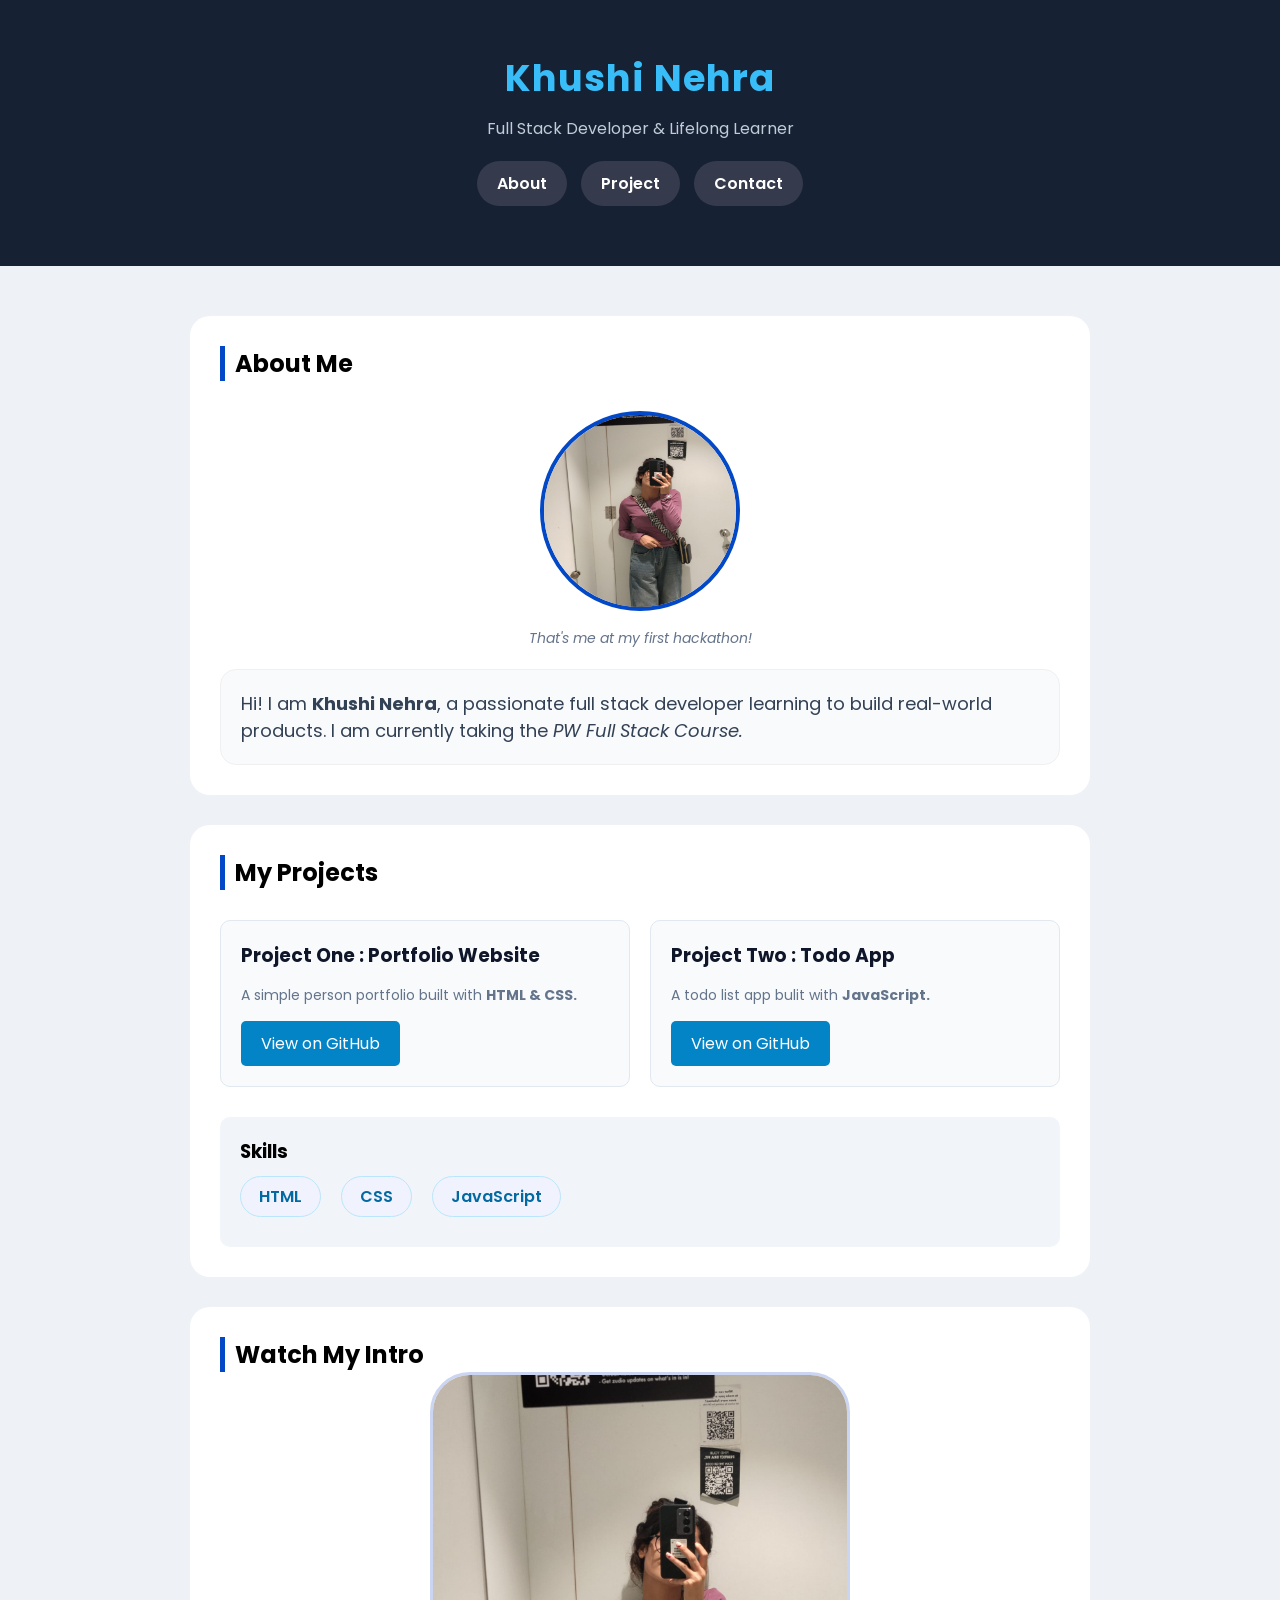
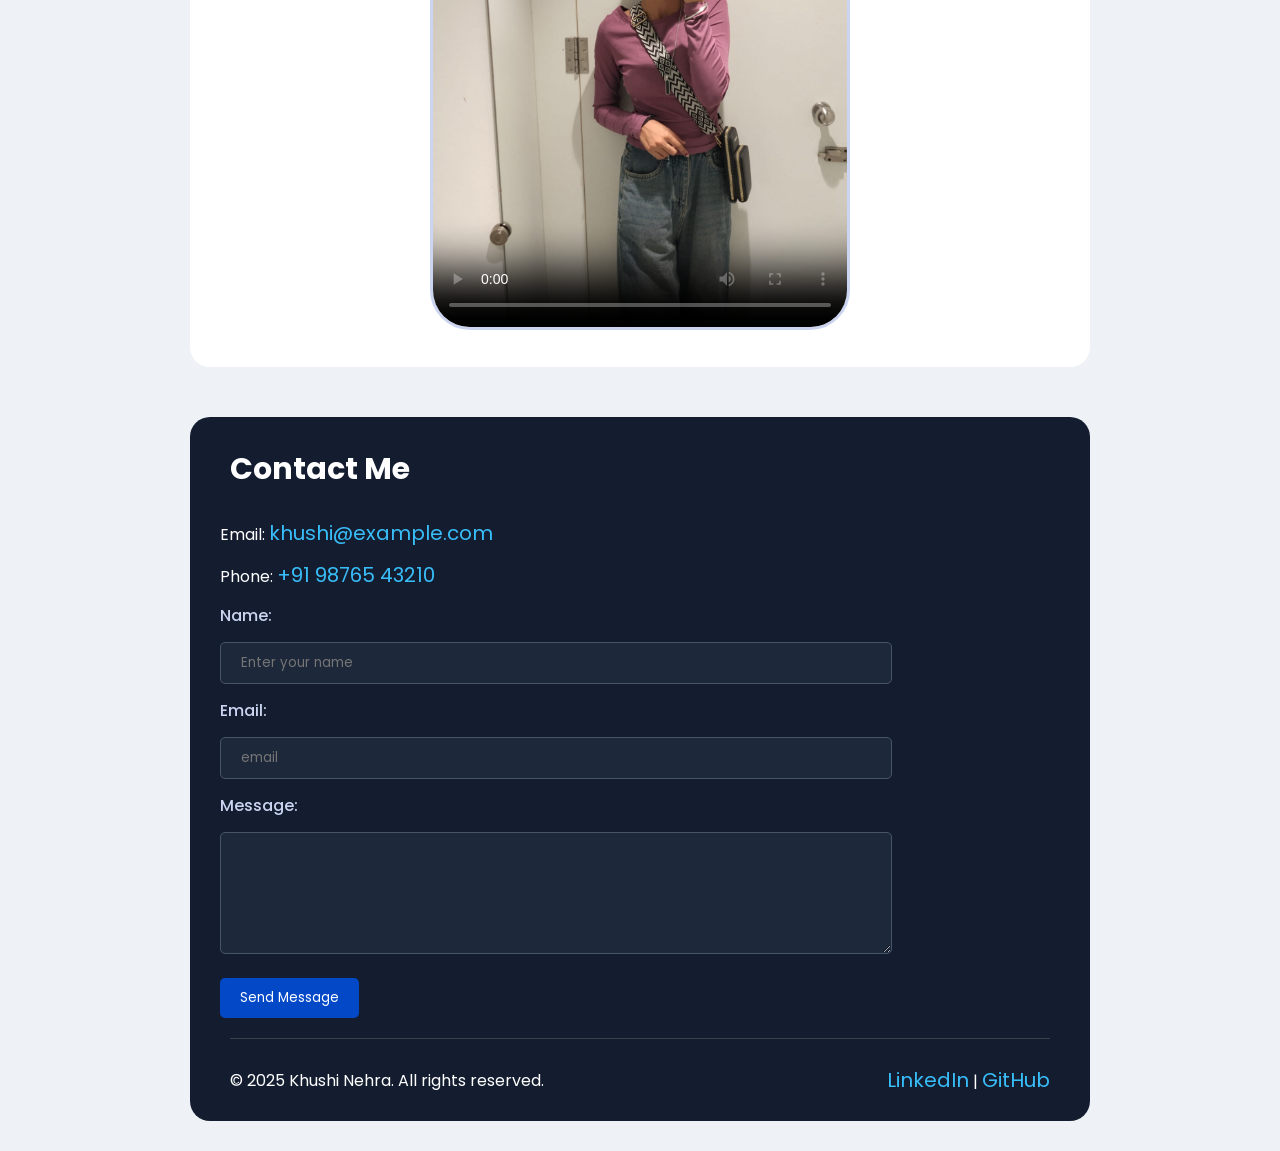
==== portfolio.html @ ba858b92 "my first portfolio" ====
<!DOCTYPE html>
<html lang="en">

<head>
    <meta charset="UTF-8">
    <meta name="viewport" content="width=device-width, initial-scale=1.0">
    <title>Khushi NEHRA | Portfolio</title>
    <link rel="stylesheet" href="style.css">
</head>

<body>
    <header>
        <h1>Khushi Nehra</h1>
        <p>Full Stack Developer & Lifelong Learner</p>
        <Nav>
             <a href="#about">About</a>
             <a href="#project">Project</a>
             <a href="#intro">Contact</a>
             
        </Nav>
    </header>
             
            <main>
                 <section id="about"> 
                         <h2>About Me</h2>
                         <figure>
                               <img src="Me.jpeg" width="200px" height="200px" alt="" >
                               <figcaption>That's me at my first hackathon!</figcaption>
                         </figure>
                         <p>Hi! I am <strong>Khushi Nehra</strong>, a passionate full stack developer learning to build real-world
                             products. I am currently taking the <em>PW Full Stack Course.</em></p>
                 </section>

                 <section id="project">
                        <h2>My Projects</h2>
                         <div id="projects-card">

                        <article>
                               <h3>Project One : Portfolio Website</h3>
                               <p>A simple person portfolio built with <strong>HTML & CSS.</strong></p>
                               <a href="Me.jpeg">View on GitHub</a>
                        </article>

                          <article>
                                <h3>Project Two : Todo App</h3>
                                <p>A todo list app bulit with <strong>JavaScript.</strong></p>
                                <a href="Me.jpeg">View on GitHub</a>
                          </article>
                        </div>

                          <div id="skills">
                              <h3>Skills</h3>
                              <ul>
                                  <li>HTML</li>
                                  <li>CSS</li>
                                  <li>JavaScript</li>
                              </ul>
                          </div>

                 </section>

                 <section id="intro">
                      <h2>Watch My Intro</h2>
                      <video src="Me.jpeg" width="300PX" controls poster="Me.jpeg"></video>
                    
                  </section>
            </main>
                     
                    <footer id="footer">
                        <h2>Contact Me</h2>

                      <p>Email: <a href="mailto:khushi@example.com">khushi@example.com</a> </p>
                      <p>Phone: <a href="tel:+919876543210">+91 98765 43210</a> </p>

                     <form action="">
                           
                            <label for="name">Name: </label>
                            <input type="text" id="name" name="name" placeholder="Enter your name">

                            <br>

                            <label for="email">Email: </label>
                            <input type="text" id="email" name="email" placeholder="email">

                             <br>

                            <label for="Phone">Message: </label>
                            <textarea id="Message" name="Message" cols="40" rows="5"></textarea>

                            <br>
                            
                            <button type="submit">Send Message</button>
                   </form>

                     <div id="lower-footer">
                        <p>&copy; 2025 Khushi Nehra. All rights reserved.</p>
                        <p>
                            <a href="">LinkedIn</a> |  <a href="Me.jpeg">GitHub</a>

                        </p>
                     </div>
                </footer>
   </body>

</html>
---- style.css ----
@import url('https://fonts.googleapis.com/css2?family=Poppins:ital,wght@0,100;0,200;0,300;0,400;0,500;0,600;0,700;0,800;0,900;1,100;1,200;1,300;1,400;1,500;1,600;1,700;1,800;1,900&display=swap');

* {
    padding: 0;
    margin: 0;
    box-sizing: border-box;
    font-family: "Poppins", sans-serif;
}

body {
    background-color: #EEF2F6;
}

header {
    background-color: #162134;
    color: white;
    text-align: center;
    padding: 50px 0;
}

h1 {
    color: #38bdf8;
    font-size: 37px;
    letter-spacing: 1px;
}

header p {
    color: #C2CCD8;
    padding: 10px 0;
}

header nav a {
    display: inline-block;
    text-decoration: none;
    background-color: #353B4C;
    color: white;
    border-radius: 30px;
    padding: 10px 20px;
    margin: 10px 5px;
    font-weight: 600;
}

header nav a:hover {
    background-color: #0248C7;
}

main {
    margin: 50px auto;
    /* background-color: white; */
    max-width: 900px;
}

#about,
#project,
#intro {
    background-color: white;
    padding: 30px;
    border-radius: 20px;
    margin-bottom: 30px;
}

#about h2 , #project h2 ,#intro h2 {
     border-left: 5px solid #0248C7;
     padding-left: 10px;
     
     
}

#about figure {
    text-align: center;
    padding: 20px 0;

}

#about figure img {
    border-radius: 50%;
    border: 4px solid #0248C7; 
    margin: 10px 0;
    transition: all 1s;
}

#about figure img:hover {
    transform: scale(1.1);
     box-shadow: 0px 10px 10px rgba(0, 0, 0, 0.101);
}

#about figure figcaption {
    color: #64748B;
    font-style: italic;
    font-size: 14px;
}

#about p {
    border-radius: 16px;
    background-color: #F8FAFC;
    padding: 20px;
    border: 1PX Solid #f0f0f1;
    font-size: 18px;
    color: #334155;
}

#projects-card {
    display: flex;
    gap: 20px;
    margin: 30px 0; 
    flex-wrap: wrap;  
}

#projects-card article {
    flex: 1;
    background-color: #F8FAFC;
    border-radius: 10px; 
    padding: 20px;
    /* display: flex;  */
    /* flex-direction: column; */
    /* gap: 10px; */
    border: 1px solid #E2E8F0;
    color: #10162A;
    transition: all 0.5s;
}

#projects-card article:hover {
    transform: translateY(-5px);
    box-shadow: 0px 10px 10px rgba(0, 0, 0, 0.101);
}

#projects-card article p {
          font-size: 14px;
          color: #64748B;
          margin: 15px 0;

}

#projects-card article a {
    border-radius: 5px;
    background-color: #0284C7;
    padding: 10px 20px;
    display: inline-block;
    color: white;
    text-decoration: none;
}

#skills {
      background-color: #F1F5F9;
      border-radius: 10px;
      padding: 20px;
}

#skills ul {
       list-style-type: none;
       display: flex;
       gap: 20px;
       padding: 10px 0;
        flex-wrap: wrap; 
}

#skills ul li {
     background-color: #F0F2FE;
     border-radius: 30px;
     border: 1px solid #BAE6FD;
     padding: 7px 18px;
     color: #0369A1;
     font-weight: 600;
}

#intro {
      text-align: center;
}

#intro h2 {
    text-align: left;
}

#intro video {
    margin-top: 20px 0;
      object-fit: cover;    
      width: 50%;
      height: auto;
      border-radius: 40px;
      border: 3px solid #CBD5F1;
}

footer {
    margin: 50px auto;
    max-width: 900px;
    background-color: #141D30;
    padding: 30px 30px 0;
    border-radius: 20px;
    margin-bottom: 30px;
}

footer h2 {
    border-left: #0284C7;
    padding-left: 10px;
    color: white;
    font-size: 30px;
    margin-bottom: 20px;
}

footer p {
    color: white;
    padding: 6px 0;
}

footer p a {
    text-decoration: none;
    color: #38BDF8;
    font-size: 20PX;
}

footer p a:hover {
    text-decoration: underline;
    color: #38BDF8;
}

form label {
     display: block;
     margin: 7px 0;
     color: #CBD5F1;
     font-weight: 500;
}

form {
    max-width: 80%;
}

form input[type="text"],
form input[type="email"],
textarea {
    width: 100%;
    background-color: #1E283B;
    outline: none;
    border: 1px solid #475569;
    border-radius: 5px;
    padding: 10px 20px;
    color: white;
    margin: 7px 0;
}

form button {
    background-color: #0248C7;
    border-radius: 5px;
    padding: 10px 20px;
    display: inline-block;
    color: white;
    outline: none;
    border: none;
    margin: 10px 0;
}

#lower-footer {
    display: flex;
    justify-content: space-between;
    align-items: center;
    flex-wrap: wrap;
    border-top: 1px solid rgba(128, 128, 128, 0.348);
    padding: 20px 0;
    margin: 10px;

}
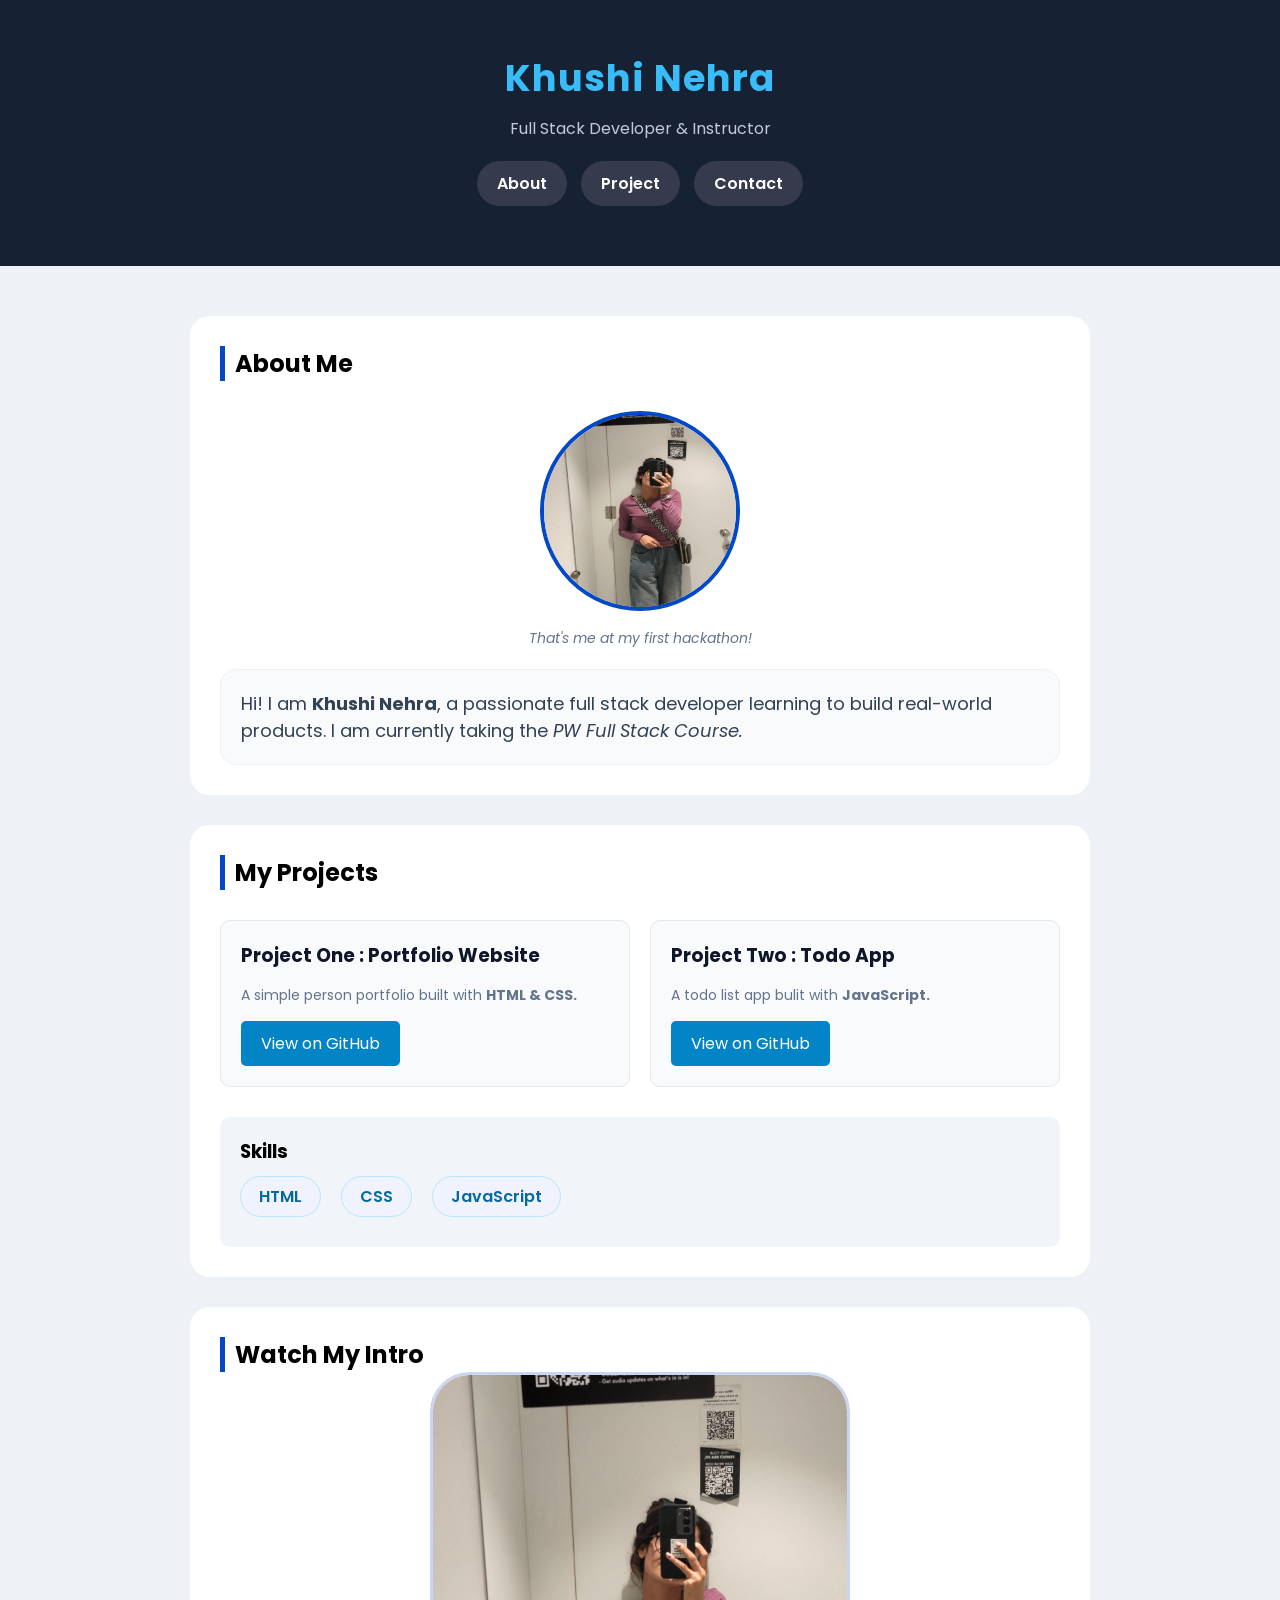
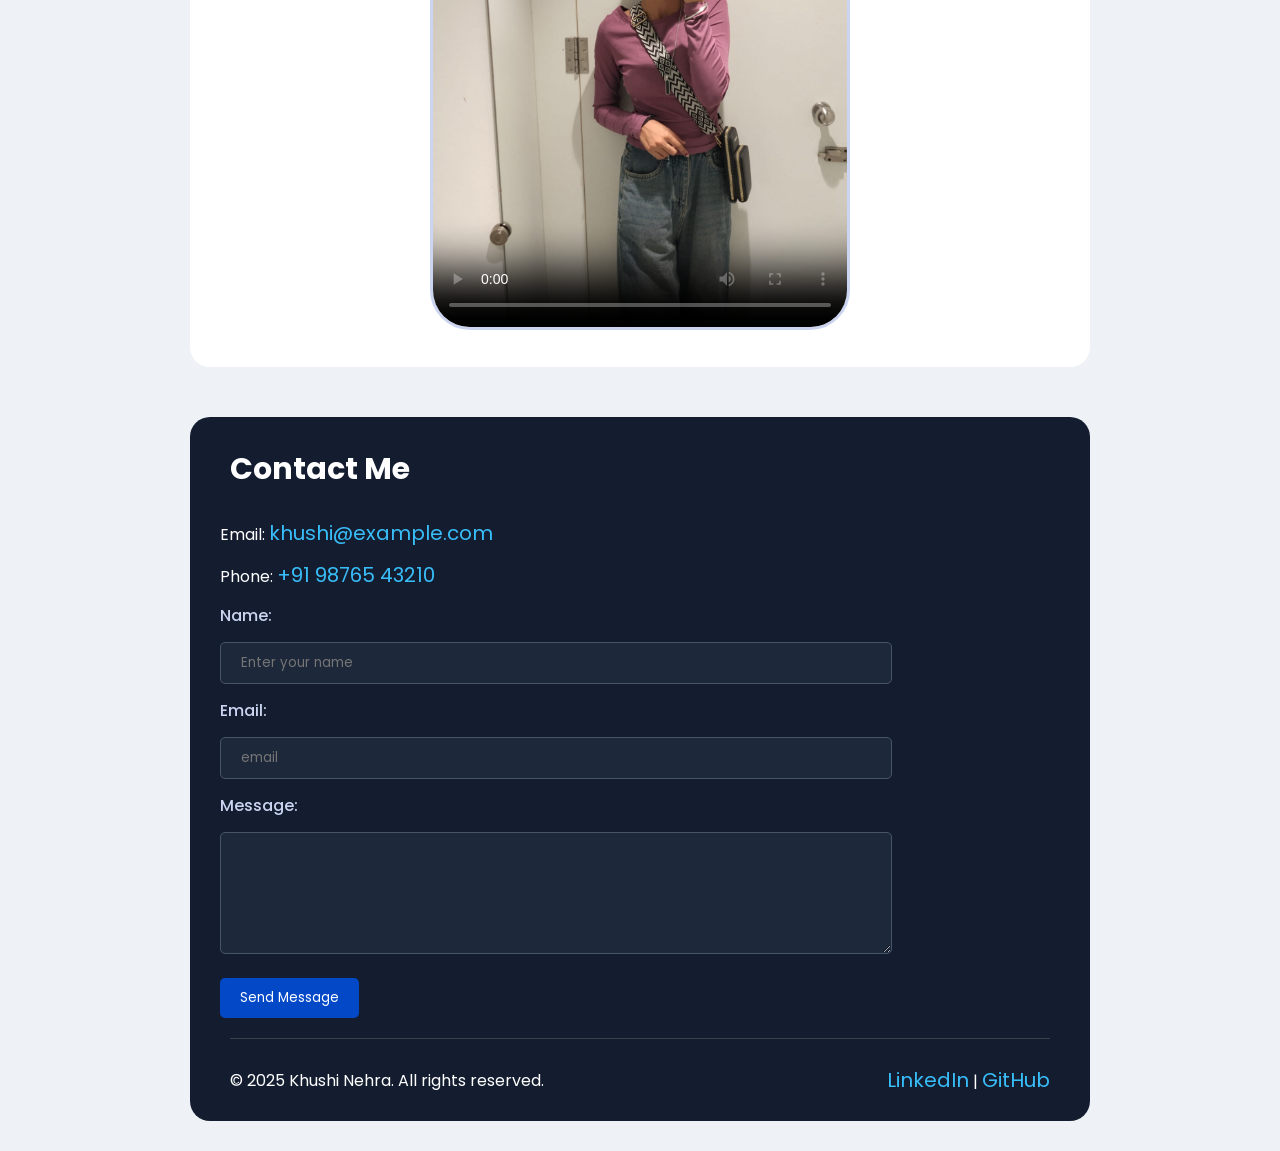
==== commit 72c2e080: "change descoption" ====
--- a/portfolio.html
+++ b/portfolio.html
@@ -11,7 +11,7 @@
 <body>
     <header>
         <h1>Khushi Nehra</h1>
-        <p>Full Stack Developer & Lifelong Learner</p>
+        <p>Full Stack Developer & Instructor</p>
         <Nav>
              <a href="#about">About</a>
              <a href="#project">Project</a>
